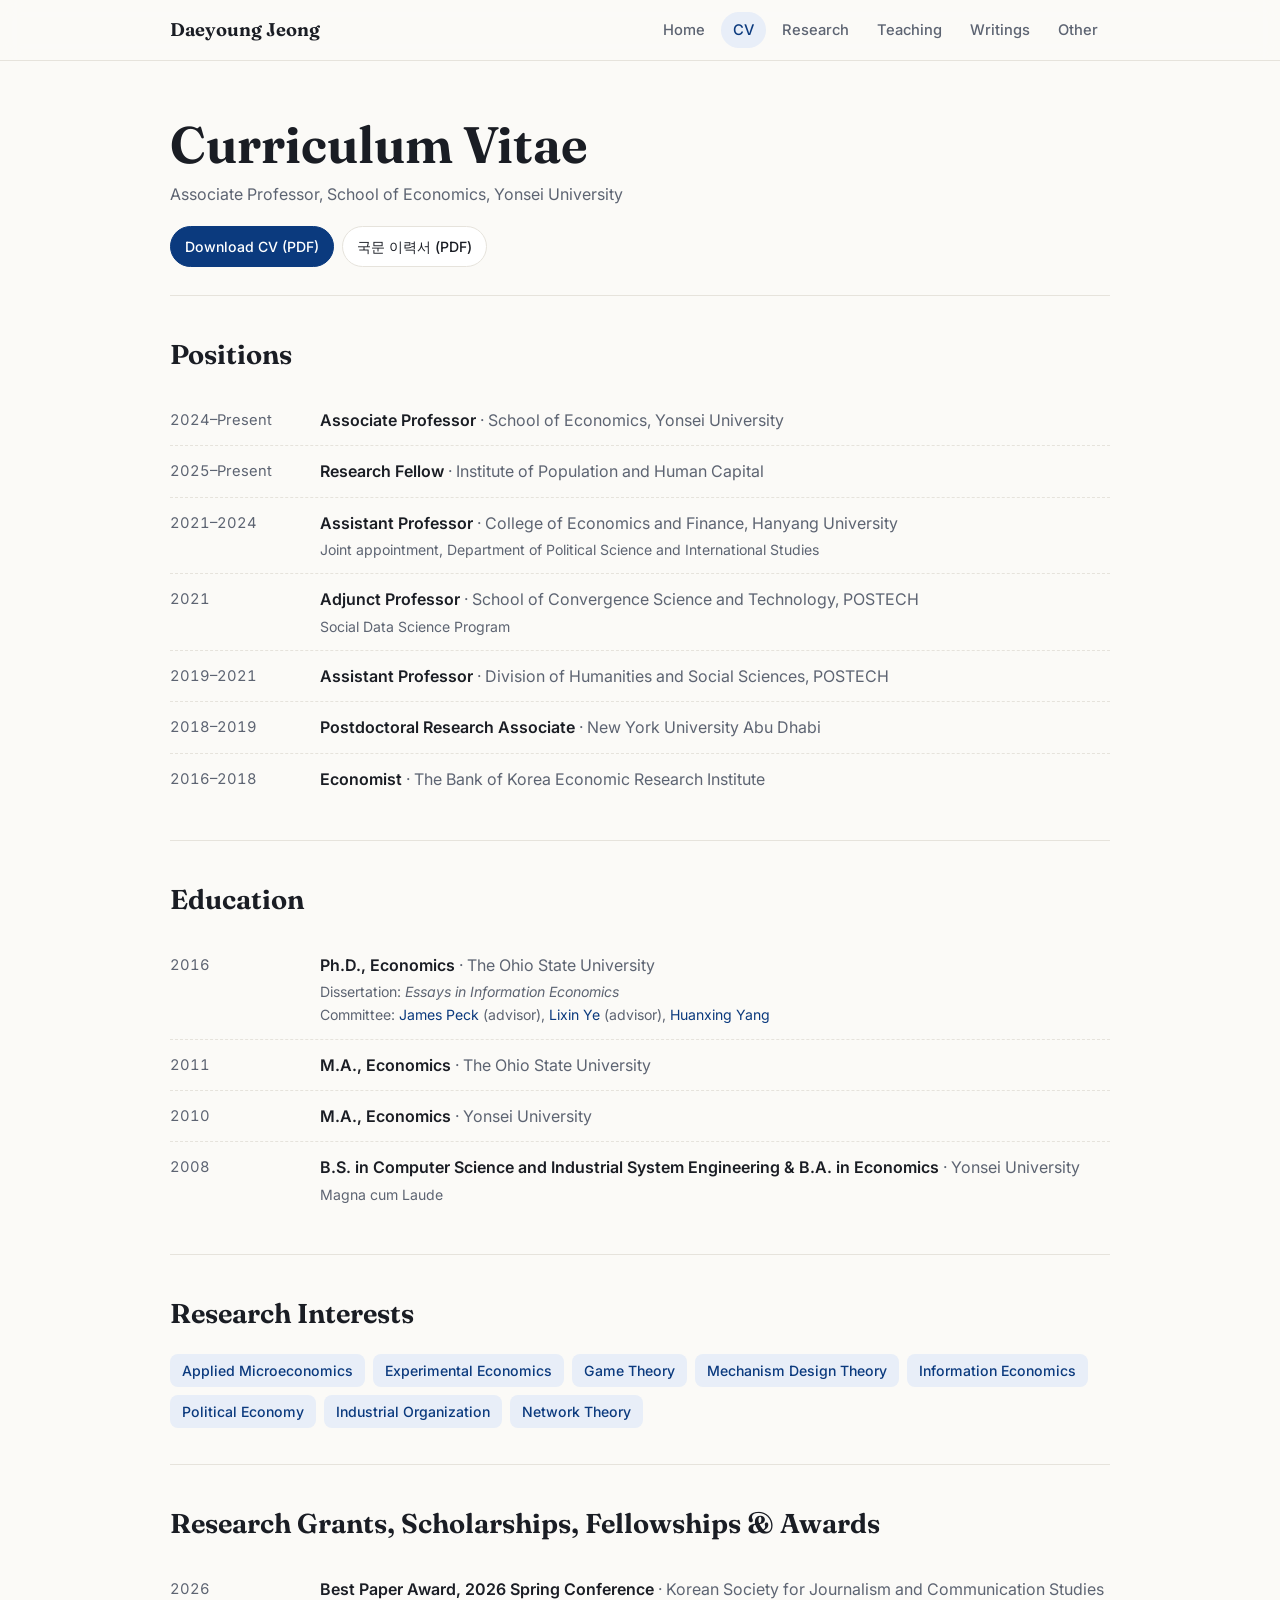
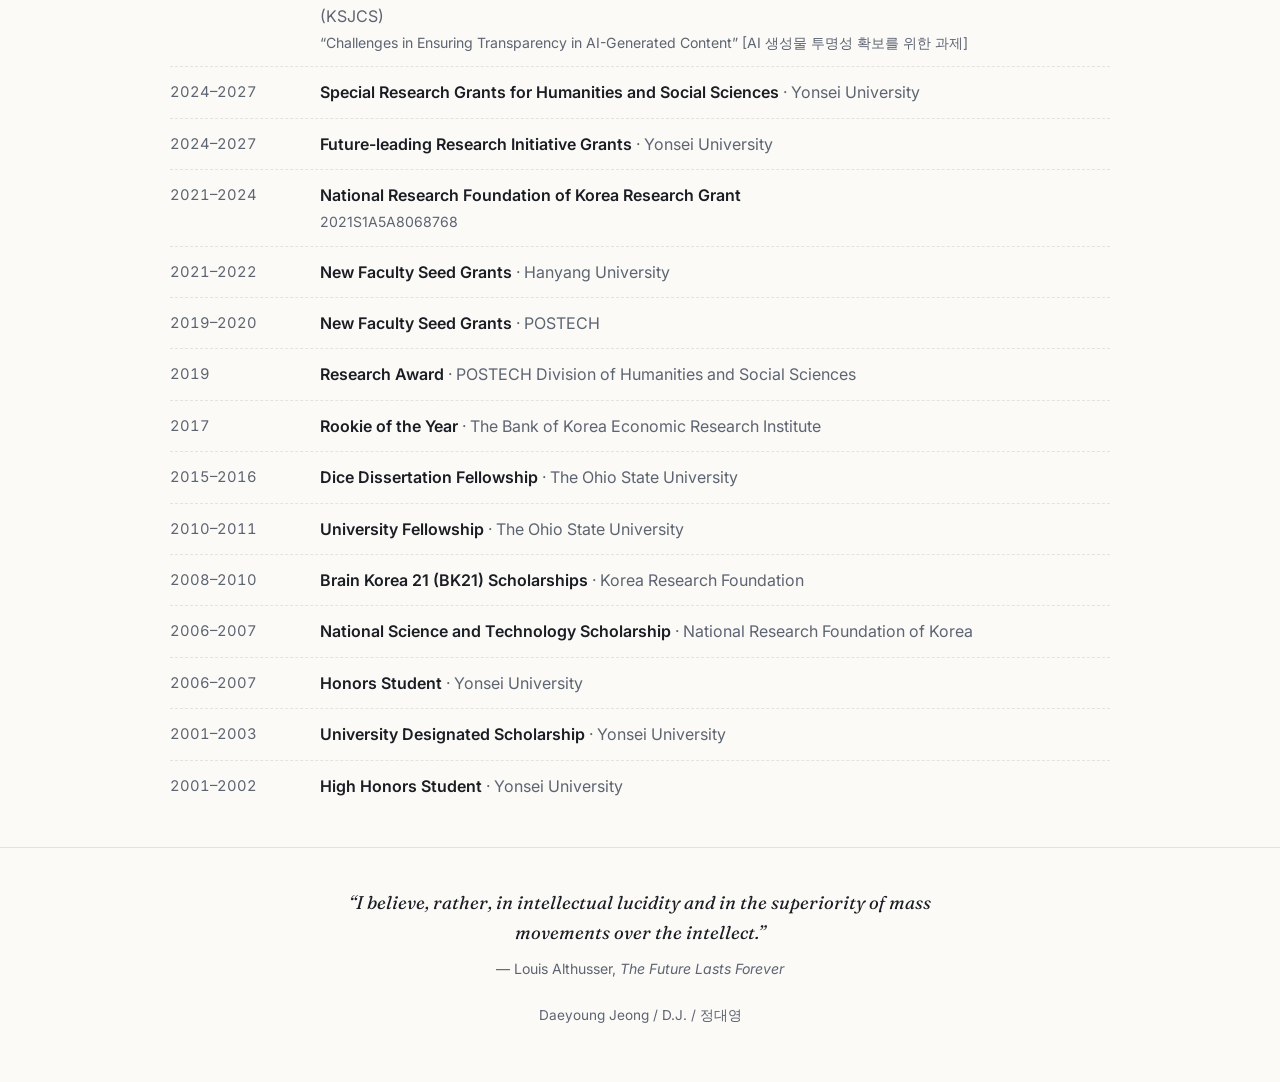
==== cv.html @ 3602f51a "Search: sitemap, robots.txt, page titles, canonical URLs, Person structured data Co-Authored-By: Cla" ====
<!DOCTYPE html>
<html lang="en">
<head>
<meta charset="utf-8">
<meta name="viewport" content="width=device-width, initial-scale=1">
<title>Curriculum Vitae · Daeyoung Jeong (정대영)</title>
<meta name="description" content="Curriculum Vitae — Daeyoung Jeong (D.J., 정대영), Associate Professor, School of Economics, Yonsei University.">
<link rel="canonical" href="https://jeongdaeyoung.github.io/cv.html">
<meta property="og:title" content="Curriculum Vitae · Daeyoung Jeong (정대영)">
<meta property="og:url" content="https://jeongdaeyoung.github.io/cv.html">
<meta property="og:image" content="https://jeongdaeyoung.github.io/photo.jpg">
<meta property="og:type" content="website">
<link rel="preconnect" href="https://fonts.googleapis.com">
<link rel="preconnect" href="https://fonts.gstatic.com" crossorigin>
<link href="https://fonts.googleapis.com/css2?family=Fraunces:opsz,wght@9..144,500;9..144,650&family=Inter:wght@400;500;600&display=swap" rel="stylesheet">
<link rel="stylesheet" href="style.css">
</head>
<body>

<header>
  <div class="wrap">
    <nav>
      <a class="brand" href="index.html">Daeyoung Jeong</a>
      <ul class="menu">
        <li><a href="index.html">Home</a></li>
        <li><a class="active" href="cv.html">CV</a></li>
        <li><a href="research.html">Research</a></li>
        <li><a href="teaching.html">Teaching</a></li>
        <li><a href="writings.html">Writings</a></li>
        <li><a href="other.html">Other</a></li>
      </ul>
    </nav>
  </div>
</header>

<main class="wrap">

  <div class="page-head">
    <h1>Curriculum Vitae</h1>
    <p>Associate Professor, School of Economics, Yonsei University</p>
    <div class="btns"><a class="btn primary" href="cv.pdf">Download CV (PDF)</a><a class="btn" href="cv-kor.pdf">국문 이력서 (PDF)</a></div>
  </div>

  <section>
    <h2>Positions</h2>
    <ul class="timeline">
      <li><span class="yr">2024–Present</span><span><span class="what">Associate Professor</span> <span class="where">· School of Economics, Yonsei University</span></span></li>
      <li><span class="yr">2025–Present</span><span><span class="what">Research Fellow</span> <span class="where">· Institute of Population and Human Capital</span></span></li>
      <li><span class="yr">2021–2024</span><span><span class="what">Assistant Professor</span> <span class="where">· College of Economics and Finance, Hanyang University</span><small>Joint appointment, Department of Political Science and International Studies</small></span></li>
      <li><span class="yr">2021</span><span><span class="what">Adjunct Professor</span> <span class="where">· School of Convergence Science and Technology, POSTECH</span><small>Social Data Science Program</small></span></li>
      <li><span class="yr">2019–2021</span><span><span class="what">Assistant Professor</span> <span class="where">· Division of Humanities and Social Sciences, POSTECH</span></span></li>
      <li><span class="yr">2018–2019</span><span><span class="what">Postdoctoral Research Associate</span> <span class="where">· New York University Abu Dhabi</span></span></li>
      <li><span class="yr">2016–2018</span><span><span class="what">Economist</span> <span class="where">· The Bank of Korea Economic Research Institute</span></span></li>
    </ul>
  </section>

  <section>
    <h2>Education</h2>
    <ul class="timeline">
      <li><span class="yr">2016</span><span><span class="what">Ph.D., Economics</span> <span class="where">· The Ohio State University</span><small>Dissertation: <em>Essays in Information Economics</em><br>Committee: <a href="https://www.asc.ohio-state.edu/peck.33/">James Peck</a> (advisor), <a href="http://www.econ.ohio-state.edu/lixinye/">Lixin Ye</a> (advisor), <a href="https://sites.google.com/site/huanxingyang1999/resume">Huanxing Yang</a></small></span></li>
      <li><span class="yr">2011</span><span><span class="what">M.A., Economics</span> <span class="where">· The Ohio State University</span></span></li>
      <li><span class="yr">2010</span><span><span class="what">M.A., Economics</span> <span class="where">· Yonsei University</span></span></li>
      <li><span class="yr">2008</span><span><span class="what">B.S. in Computer Science and Industrial System Engineering &amp; B.A. in Economics</span> <span class="where">· Yonsei University</span><small>Magna cum Laude</small></span></li>
    </ul>
  </section>

  <section>
    <h2>Research Interests</h2>
    <div class="tags">
      <span class="tag">Applied Microeconomics</span>
      <span class="tag">Experimental Economics</span>
      <span class="tag">Game Theory</span>
      <span class="tag">Mechanism Design Theory</span>
      <span class="tag">Information Economics</span>
      <span class="tag">Political Economy</span>
      <span class="tag">Industrial Organization</span>
      <span class="tag">Network Theory</span>
    </div>
  </section>

  <section>
    <h2>Research Grants, Scholarships, Fellowships &amp; Awards</h2>
    <ul class="timeline">
      <li><span class="yr">2026</span><span><span class="what">Best Paper Award, 2026 Spring Conference</span> <span class="where">· Korean Society for Journalism and Communication Studies (KSJCS)</span><small>“Challenges in Ensuring Transparency in AI-Generated Content” [AI 생성물 투명성 확보를 위한 과제]</small></span></li>
      <li><span class="yr">2024–2027</span><span><span class="what">Special Research Grants for Humanities and Social Sciences</span> <span class="where">· Yonsei University</span></span></li>
      <li><span class="yr">2024–2027</span><span><span class="what">Future-leading Research Initiative Grants</span> <span class="where">· Yonsei University</span></span></li>
      <li><span class="yr">2021–2024</span><span><span class="what">National Research Foundation of Korea Research Grant</span><small>2021S1A5A8068768</small></span></li>
      <li><span class="yr">2021–2022</span><span><span class="what">New Faculty Seed Grants</span> <span class="where">· Hanyang University</span></span></li>
      <li><span class="yr">2019–2020</span><span><span class="what">New Faculty Seed Grants</span> <span class="where">· POSTECH</span></span></li>
      <li><span class="yr">2019</span><span><span class="what">Research Award</span> <span class="where">· POSTECH Division of Humanities and Social Sciences</span></span></li>
      <li><span class="yr">2017</span><span><span class="what">Rookie of the Year</span> <span class="where">· The Bank of Korea Economic Research Institute</span></span></li>
      <li><span class="yr">2015–2016</span><span><span class="what">Dice Dissertation Fellowship</span> <span class="where">· The Ohio State University</span></span></li>
      <li><span class="yr">2010–2011</span><span><span class="what">University Fellowship</span> <span class="where">· The Ohio State University</span></span></li>
      <li><span class="yr">2008–2010</span><span><span class="what">Brain Korea 21 (BK21) Scholarships</span> <span class="where">· Korea Research Foundation</span></span></li>
      <li><span class="yr">2006–2007</span><span><span class="what">National Science and Technology Scholarship</span> <span class="where">· National Research Foundation of Korea</span></span></li>
      <li><span class="yr">2006–2007</span><span><span class="what">Honors Student</span> <span class="where">· Yonsei University</span></span></li>
      <li><span class="yr">2001–2003</span><span><span class="what">University Designated Scholarship</span> <span class="where">· Yonsei University</span></span></li>
      <li><span class="yr">2001–2002</span><span><span class="what">High Honors Student</span> <span class="where">· Yonsei University</span></span></li>
    </ul>
  </section>

</main>

<footer>
  <div class="wrap">
    <blockquote>“I believe, rather, in intellectual lucidity and in the superiority of mass movements over the intellect.”</blockquote>
    <div class="src">— Louis Althusser, <em>The Future Lasts Forever</em></div>
    <div class="sig">Daeyoung Jeong / D.J. / 정대영</div>
  </div>
</footer>

</body>
</html>
---- style.css ----
:root {
    --bg: #fbfaf7;
    --surface: #ffffff;
    --ink: #1a1d24;
    --muted: #5d6472;
    --line: #e6e3dc;
    --accent: #0b3a7e;       /* Yonsei-ish blue */
    --accent-soft: #e8eef8;
    --gold: #b07d2b;
    --radius: 14px;
  }
  @media (prefers-color-scheme: dark) {
    :root {
      --bg: #12141a;
      --surface: #1a1d25;
      --ink: #e9e7e1;
      --muted: #a1a6b3;
      --line: #2b2f3a;
      --accent: #8fb3ff;
      --accent-soft: #1f2a42;
      --gold: #e0b35e;
    }
  }
  * { box-sizing: border-box; }
  html { scroll-behavior: smooth; }
  body {
    margin: 0;
    background: var(--bg);
    color: var(--ink);
    font: 16px/1.65 "Inter", system-ui, sans-serif;
    word-break: keep-all;
    overflow-wrap: anywhere;
  }
  a { color: var(--accent); text-decoration: none; }
  a:hover { text-decoration: underline; }
  .wrap { max-width: 980px; margin: 0 auto; padding: 0 20px; }

  /* ---------- Nav ---------- */
  header {
    position: sticky; top: 0; z-index: 10;
    background: color-mix(in srgb, var(--bg) 88%, transparent);
    backdrop-filter: blur(10px);
    border-bottom: 1px solid var(--line);
  }
  nav { display: flex; align-items: center; justify-content: space-between; gap: 16px; height: 60px; }
  .brand { font-family: "Fraunces", serif; font-weight: 650; font-size: 1.15rem; color: var(--ink); }
  .brand:hover { text-decoration: none; }
  .menu { display: flex; gap: 4px; list-style: none; margin: 0; padding: 0; overflow-x: auto; }
  .menu a {
    display: block; padding: 6px 12px; border-radius: 999px;
    color: var(--muted); font-size: .92rem; font-weight: 500; white-space: nowrap;
  }
  .menu a:hover, .menu a.active { background: var(--accent-soft); color: var(--accent); text-decoration: none; }

  /* ---------- Hero ---------- */
  .hero { display: grid; grid-template-columns: 220px 1fr; gap: 44px; align-items: center; padding: 64px 0 48px; }
  .photo {
    width: 220px; height: 260px; border-radius: 18px; object-fit: cover;
    background: var(--accent-soft); box-shadow: 0 12px 32px rgba(0,0,0,.12);
  }
  .photo-fallback {
    width: 220px; height: 260px; border-radius: 18px; display: none; place-items: center;
    background: linear-gradient(135deg, var(--accent), #3a6fc4); color: #fff;
    font: 650 4rem "Fraunces", serif;
  }
  h1 { font-family: "Fraunces", serif; font-weight: 650; font-size: clamp(2.2rem, 5vw, 3.2rem); line-height: 1.1; margin: 0 0 6px; }
  .aka { color: var(--muted); font-size: 1.05rem; margin: 0 0 18px; }
  .role { font-size: 1.1rem; margin: 0 0 4px; font-weight: 500; }
  .role + p { margin: 0 0 20px; color: var(--muted); }
  .btns { display: flex; flex-wrap: wrap; gap: 8px; }
  .btn {
    display: inline-flex; align-items: center; gap: 6px;
    padding: 8px 14px; border-radius: 999px; font-size: .88rem; font-weight: 500;
    border: 1px solid var(--line); background: var(--surface); color: var(--ink);
  }
  .btn:hover { border-color: var(--accent); color: var(--accent); text-decoration: none; }
  .btn.primary { background: var(--accent); color: #fff; border-color: var(--accent); }
  @media (prefers-color-scheme: dark) { .btn.primary { color: #0e1320; } }
  .btn.primary:hover { opacity: .9; color: #fff; }

  /* ---------- Sections ---------- */
  section { padding: 36px 0; border-top: 1px solid var(--line); }
  h2 { font-family: "Fraunces", serif; font-weight: 650; font-size: 1.7rem; margin: 0 0 18px; }
  h3 { font-size: .8rem; letter-spacing: .1em; text-transform: uppercase; color: var(--muted); margin: 28px 0 12px; }

  .interests p { max-width: 70ch; margin: 0 0 16px; }
  .tags { display: flex; flex-wrap: wrap; gap: 8px; }
  .tag { padding: 5px 12px; border-radius: 8px; font-size: .88rem; font-weight: 500; background: var(--accent-soft); color: var(--accent); }
  .tag.app { background: transparent; border: 1px dashed var(--line); color: var(--muted); }

  .recent { display: grid; grid-template-columns: repeat(auto-fit, minmax(240px, 1fr)); gap: 14px; }
  .card { background: var(--surface); border: 1px solid var(--line); border-radius: var(--radius); padding: 18px; }
  .card .k { font-size: .75rem; font-weight: 600; letter-spacing: .08em; text-transform: uppercase; color: var(--gold); }
  .card p { margin: 6px 0 0; font-size: .95rem; }

  /* ---------- Publications ---------- */
  .filters { display: flex; flex-wrap: wrap; gap: 6px; margin-bottom: 8px; }
  .filters button {
    font: inherit; font-size: .85rem; cursor: pointer;
    padding: 5px 12px; border-radius: 999px; border: 1px solid var(--line);
    background: var(--surface); color: var(--muted);
  }
  .filters button.on { background: var(--ink); color: var(--bg); border-color: var(--ink); }
  .pubs { list-style: none; padding: 0; margin: 0; display: grid; gap: 10px; }
  .pub { background: var(--surface); border: 1px solid var(--line); border-radius: var(--radius); padding: 16px 18px; transition: border-color .15s; }
  .pub:hover { border-color: var(--accent); }
  .pub .t { font-weight: 600; }
  .pub .meta { color: var(--muted); font-size: .92rem; margin-top: 2px; }
  .pub .meta em { color: var(--ink); }
  .pub .note { font-size: .85rem; color: var(--muted); margin-top: 4px; }
  .pub .links { display: flex; flex-wrap: wrap; gap: 6px; margin-top: 10px; }
  .pub .links a { font-size: .8rem; font-weight: 500; padding: 3px 10px; border-radius: 6px; background: var(--accent-soft); }
  .badge { display: inline-block; font-size: .72rem; font-weight: 600; padding: 2px 8px; border-radius: 6px; margin-left: 6px; vertical-align: 2px; background: var(--gold); color: #fff; }
  .kind { display: inline-block; font-size: .72rem; font-weight: 600; color: var(--muted); border: 1px solid var(--line); padding: 1px 7px; border-radius: 6px; margin-right: 6px; }
  .hidden { display: none; }

  .awards { list-style: none; padding: 0; margin: 0; }
  .awards li { display: grid; grid-template-columns: 110px 1fr; gap: 16px; padding: 10px 0; border-bottom: 1px dashed var(--line); }
  .awards li:last-child { border-bottom: 0; }
  .awards .yr { color: var(--muted); font-variant-numeric: tabular-nums; font-size: .92rem; }
  .awards small { color: var(--muted); display: block; }

  .two { display: grid; grid-template-columns: 1fr 1fr; gap: 14px; }
  dl { margin: 0; display: grid; grid-template-columns: max-content 1fr; gap: 6px 16px; font-size: .95rem; }
  dt { color: var(--muted); }
  dd { margin: 0; }

  footer { border-top: 1px solid var(--line); padding: 40px 0 56px; text-align: center; color: var(--muted); }
  blockquote { font-family: "Fraunces", serif; font-size: 1.15rem; font-style: italic; max-width: 620px; margin: 0 auto 8px; color: var(--ink); }
  footer .src { font-size: .88rem; }
  footer .sig { margin-top: 24px; font-size: .85rem; }

  @media (max-width: 720px) {
    .hero { grid-template-columns: 1fr; gap: 24px; padding-top: 36px; text-align: left; }
    .photo, .photo-fallback { width: 150px; height: 180px; }
    .two { grid-template-columns: 1fr; }
    .awards li { grid-template-columns: 1fr; gap: 0; }
    nav .brand { display: none; }
  }

  /* ---------- Sub-pages ---------- */
  .page-head { padding: 56px 0 28px; }
  .page-head h1 { margin-bottom: 8px; }
  .page-head p { color: var(--muted); margin: 0; max-width: 64ch; }
  .page-head .btns { margin-top: 18px; }
  .page-head + section { border-top: 1px solid var(--line); }

  /* Timeline (CV) */
  .timeline { list-style: none; padding: 0; margin: 0; }
  .timeline li { display: grid; grid-template-columns: 130px 1fr; gap: 20px; padding: 12px 0; border-bottom: 1px dashed var(--line); }
  .timeline li:last-child { border-bottom: 0; }
  .timeline .yr { color: var(--muted); font-variant-numeric: tabular-nums; font-size: .92rem; padding-top: 1px; }
  .timeline .what { font-weight: 600; }
  .timeline .where { color: var(--muted); }
  .timeline small { display: block; color: var(--muted); font-size: .88rem; margin-top: 2px; }

  /* Teaching */
  .inst { margin-bottom: 28px; }
  .inst h3 { margin-top: 0; }
  .courses { list-style: none; padding: 0; margin: 0; display: grid; gap: 8px; }
  .course { background: var(--surface); border: 1px solid var(--line); border-radius: 12px; padding: 12px 16px; display: flex; flex-wrap: wrap; align-items: baseline; justify-content: space-between; gap: 6px 16px; }
  .course .name { font-weight: 600; }
  .course .lvl { font-size: .72rem; font-weight: 600; color: var(--accent); background: var(--accent-soft); padding: 1px 7px; border-radius: 6px; margin-left: 6px; vertical-align: 1px; }
  .terms { display: flex; flex-wrap: wrap; gap: 4px; }
  .terms span { font-size: .78rem; color: var(--muted); border: 1px solid var(--line); padding: 1px 8px; border-radius: 999px; font-variant-numeric: tabular-nums; }

  /* Writings */
  .columns { list-style: none; padding: 0; margin: 0; }
  .columns li { display: grid; grid-template-columns: 100px 1fr auto; gap: 16px; align-items: baseline; padding: 11px 0; border-bottom: 1px dashed var(--line); }
  .columns li:last-child { border-bottom: 0; }
  .columns .date { color: var(--muted); font-size: .88rem; font-variant-numeric: tabular-nums; }
  .columns .ttl { font-weight: 500; }
  .columns .src { display: block; color: var(--muted); font-size: .85rem; }
  .columns .go { font-size: .8rem; font-weight: 500; padding: 3px 10px; border-radius: 6px; background: var(--accent-soft); white-space: nowrap; }
  .year-sep { font-size: .8rem; letter-spacing: .1em; color: var(--gold); font-weight: 600; padding: 18px 0 4px; border-bottom: 1px solid var(--line); }

  /* Other */
  .linkgrid { display: grid; grid-template-columns: repeat(auto-fit, minmax(260px, 1fr)); gap: 10px; }
  .linkgrid a { display: block; background: var(--surface); border: 1px solid var(--line); border-radius: 12px; padding: 14px 16px; color: var(--ink); }
  .linkgrid a:hover { border-color: var(--accent); text-decoration: none; }
  .linkgrid b { display: block; color: var(--accent); font-weight: 600; }
  .linkgrid span { font-size: .9rem; color: var(--muted); }
  .person { margin-bottom: 14px; }
  .person .nm { font-family: "Fraunces", serif; font-size: 1.2rem; font-weight: 650; }
  .person .rel { color: var(--muted); font-size: .92rem; margin: 2px 0 10px; }
  .person ul { margin: 0; padding-left: 18px; }
  .person li { margin: 6px 0; }
  .chips { display: inline-flex; flex-wrap: wrap; gap: 4px; }
  .chips a { font-size: .8rem; font-weight: 500; padding: 2px 9px; border-radius: 6px; background: var(--accent-soft); }

  @media (max-width: 720px) {
    .timeline li { grid-template-columns: 1fr; gap: 2px; }
    .columns li { grid-template-columns: 1fr auto; gap: 2px 12px; }
    .columns .date { grid-column: 1 / -1; }
  }

  .person .ko { display: block; margin: 0; font-weight: 500; }
  .person .en { display: block; margin: 2px 0 10px; color: var(--muted); font-size: .92rem; }
  .person li .en { margin-bottom: 0; }
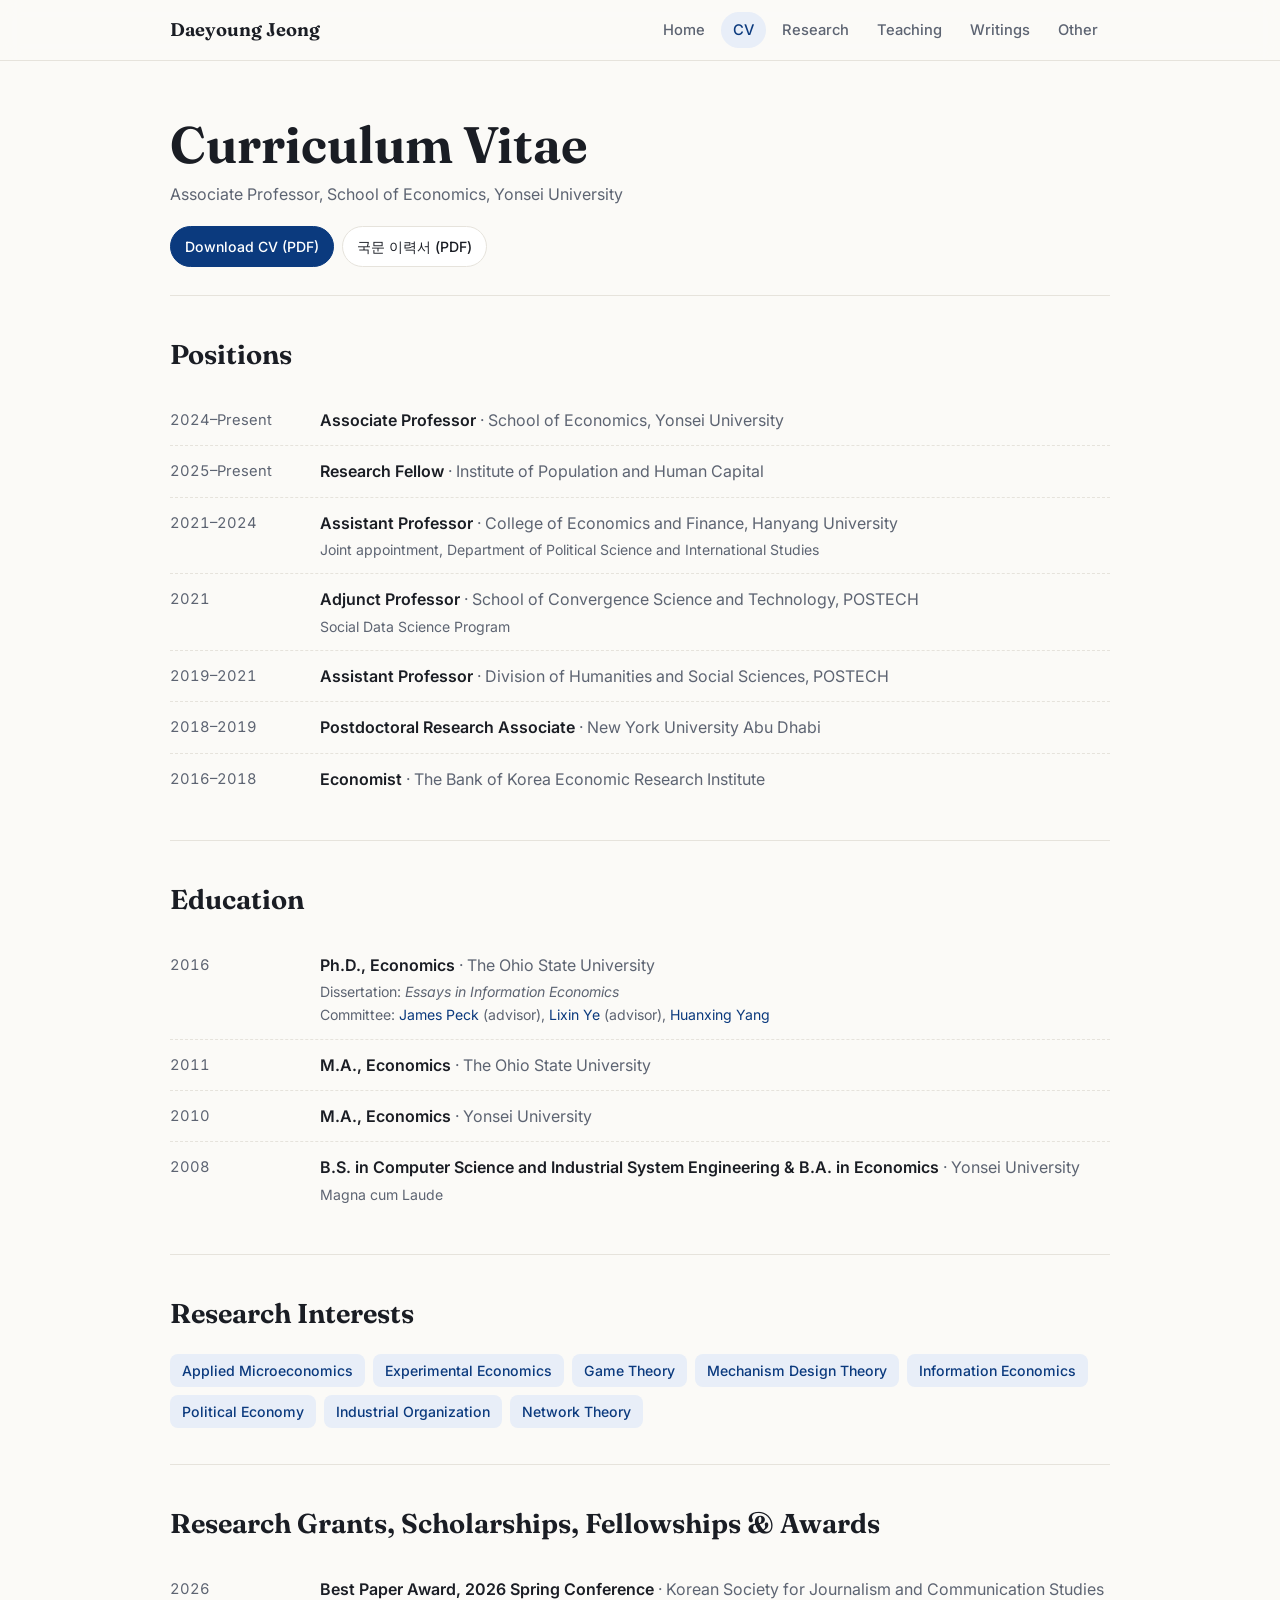
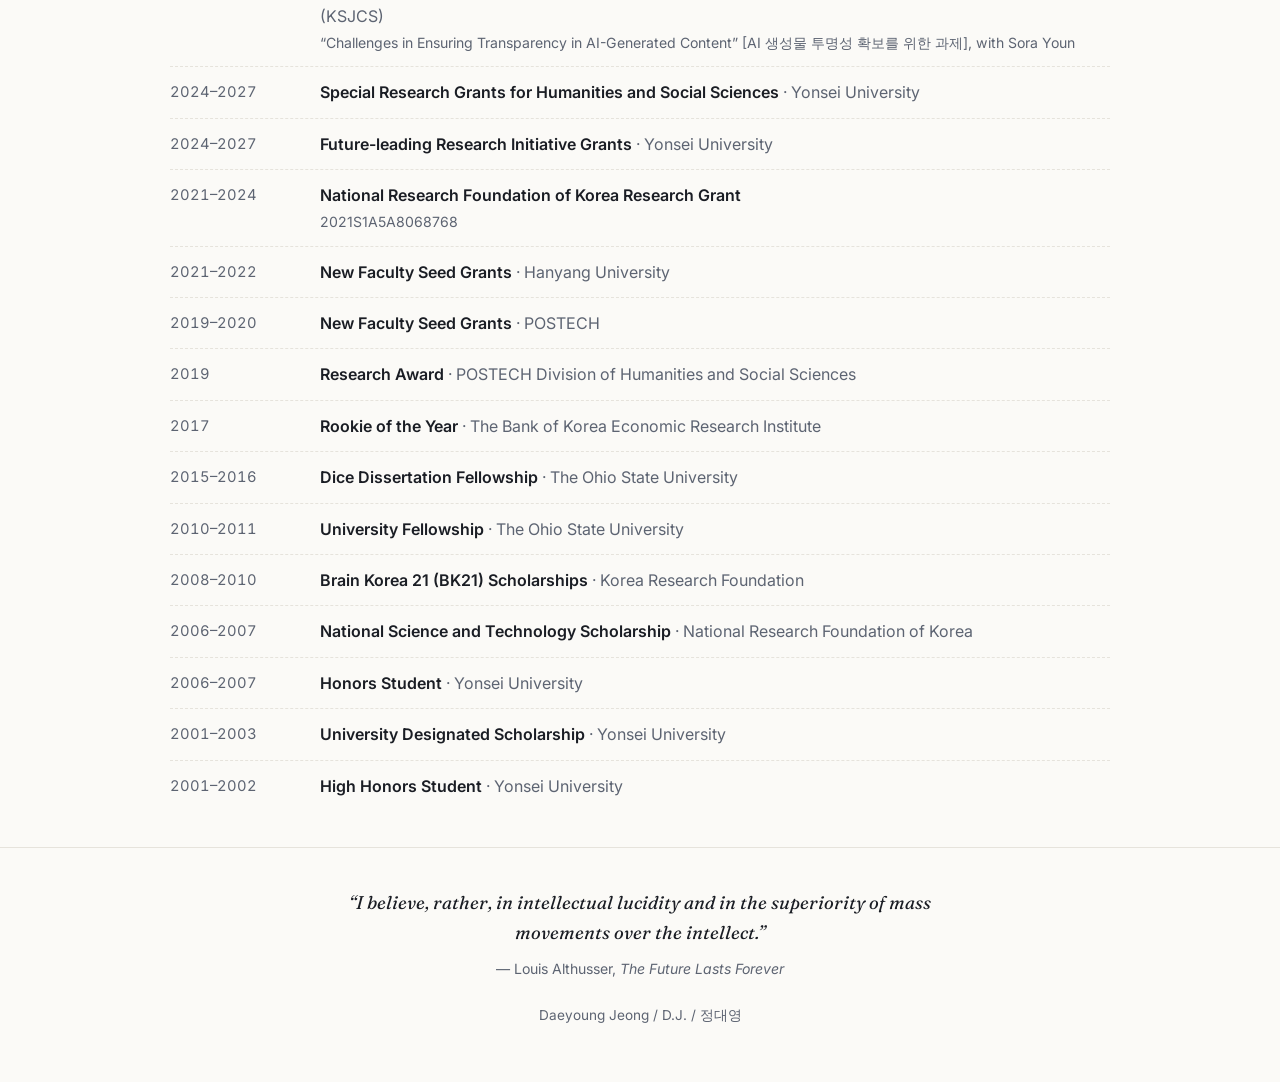
==== commit 487db493: "Credit Sora Youn on the 2026 KSJCS Best Paper Award Co-Authored-By: Claude Opus 5.5 <noreply@anthrop" ====
--- a/cv.html
+++ b/cv.html
@@ -81,7 +81,7 @@
   <section>
     <h2>Research Grants, Scholarships, Fellowships &amp; Awards</h2>
     <ul class="timeline">
-      <li><span class="yr">2026</span><span><span class="what">Best Paper Award, 2026 Spring Conference</span> <span class="where">· Korean Society for Journalism and Communication Studies (KSJCS)</span><small>“Challenges in Ensuring Transparency in AI-Generated Content” [AI 생성물 투명성 확보를 위한 과제]</small></span></li>
+      <li><span class="yr">2026</span><span><span class="what">Best Paper Award, 2026 Spring Conference</span> <span class="where">· Korean Society for Journalism and Communication Studies (KSJCS)</span><small>“Challenges in Ensuring Transparency in AI-Generated Content” [AI 생성물 투명성 확보를 위한 과제], with Sora Youn</small></span></li>
       <li><span class="yr">2024–2027</span><span><span class="what">Special Research Grants for Humanities and Social Sciences</span> <span class="where">· Yonsei University</span></span></li>
       <li><span class="yr">2024–2027</span><span><span class="what">Future-leading Research Initiative Grants</span> <span class="where">· Yonsei University</span></span></li>
       <li><span class="yr">2021–2024</span><span><span class="what">National Research Foundation of Korea Research Grant</span><small>2021S1A5A8068768</small></span></li>
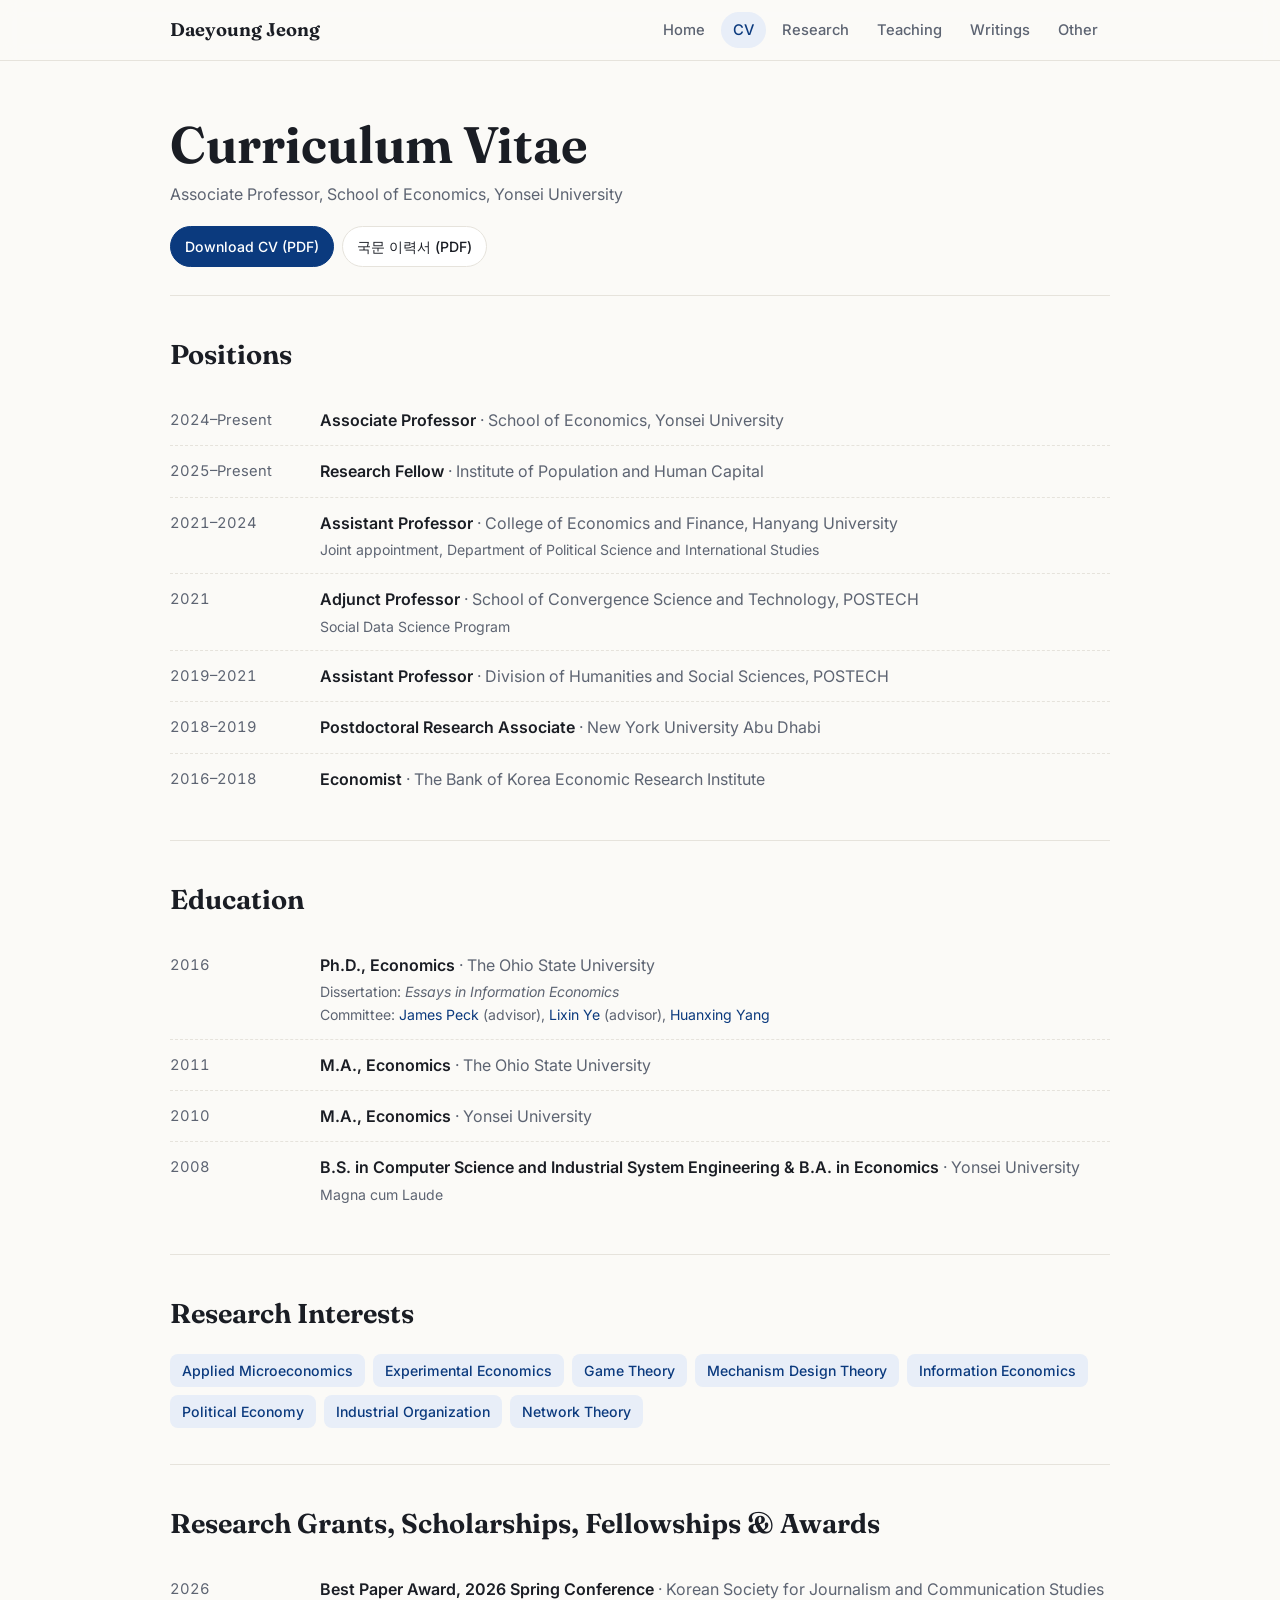
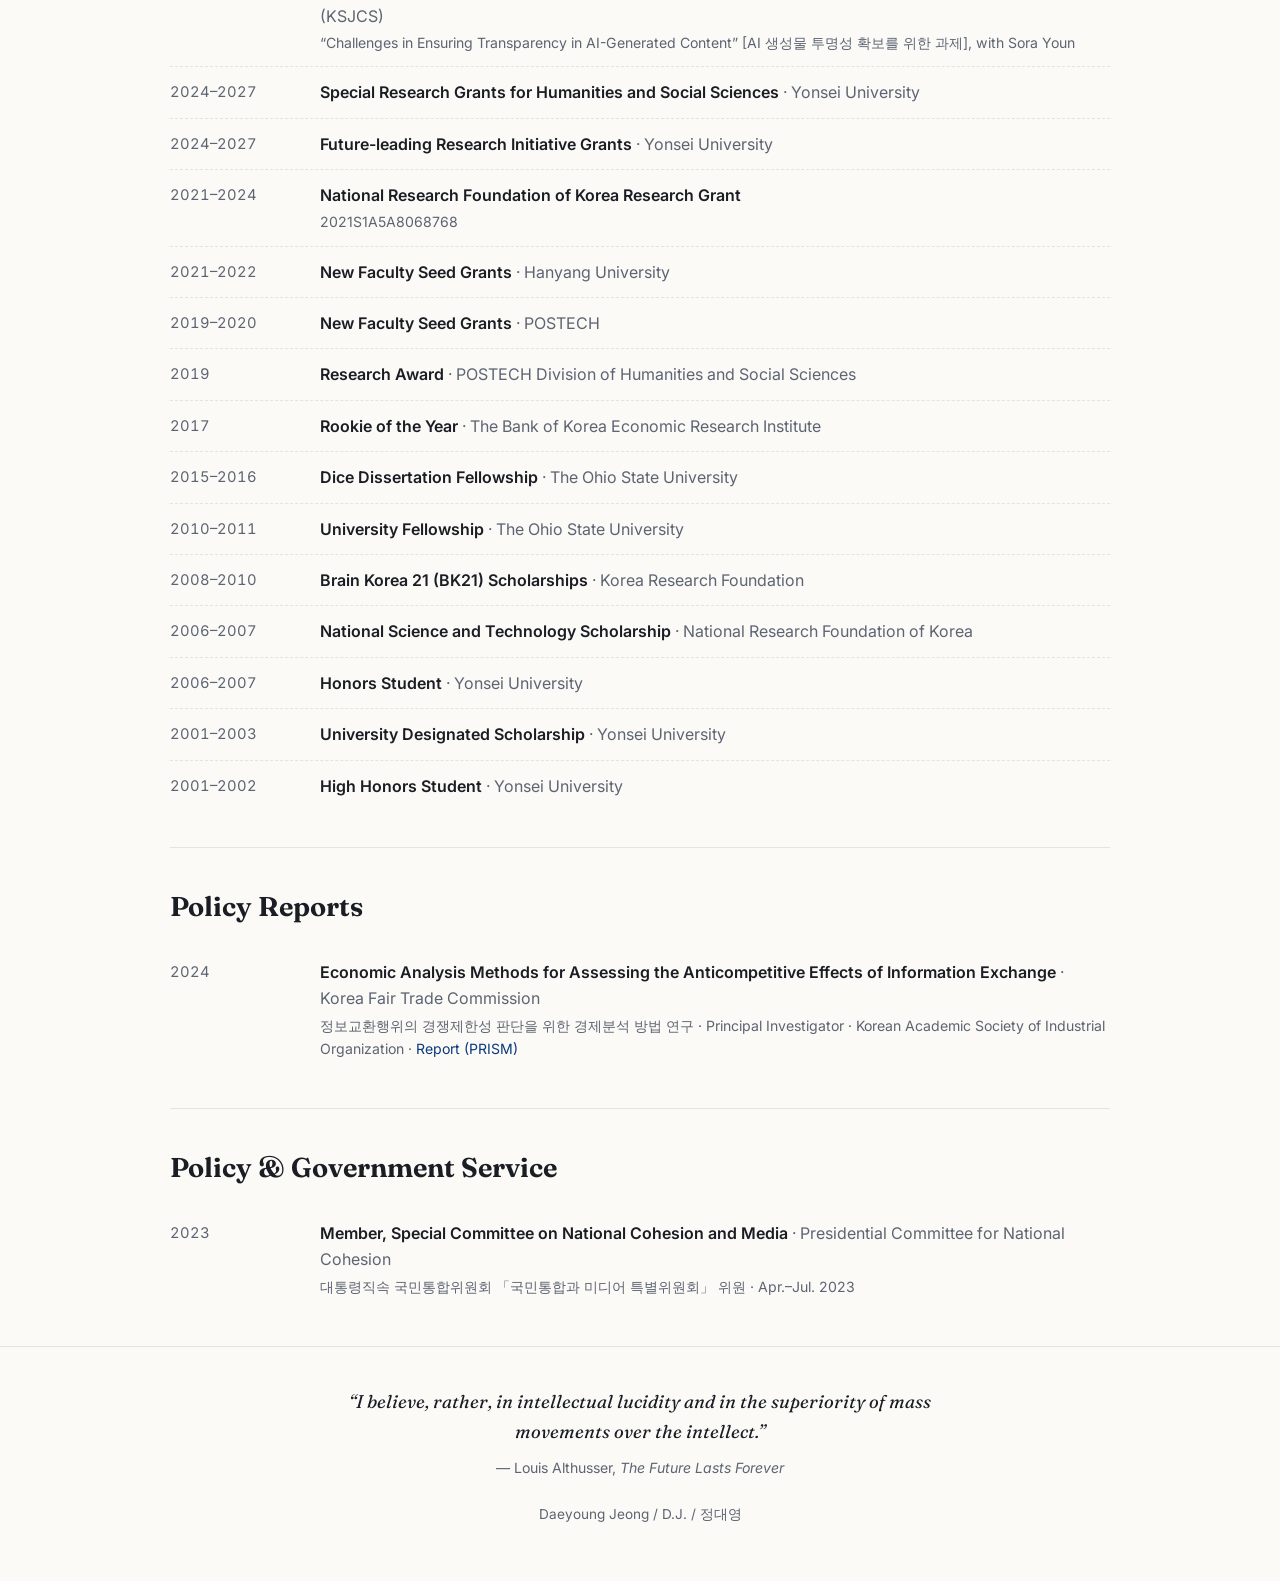
==== commit be03be62: "Add KFTC policy report (2024) and Presidential media committee (2023) Add to English and Korean CVs," ====
--- a/cv.html
+++ b/cv.html
@@ -1,6 +1,14 @@
 <!DOCTYPE html>
 <html lang="en">
 <head>
+<!-- Google Analytics -->
+<script async src="https://www.googletagmanager.com/gtag/js?id=G-B5Z767EWZ4"></script>
+<script>
+  window.dataLayer = window.dataLayer || [];
+  function gtag(){dataLayer.push(arguments);}
+  gtag('js', new Date());
+  gtag('config', 'G-B5Z767EWZ4');
+</script>
 <meta charset="utf-8">
 <meta name="viewport" content="width=device-width, initial-scale=1">
 <title>Curriculum Vitae · Daeyoung Jeong (정대영)</title>
@@ -99,6 +107,20 @@
     </ul>
   </section>
 
+  <section>
+    <h2>Policy Reports</h2>
+    <ul class="timeline">
+      <li><span class="yr">2024</span><span><span class="what">Economic Analysis Methods for Assessing the Anticompetitive Effects of Information Exchange</span> <span class="where">· Korea Fair Trade Commission</span><small>정보교환행위의 경쟁제한성 판단을 위한 경제분석 방법 연구 · Principal Investigator · Korean Academic Society of Industrial Organization · <a href="https://www.prism.go.kr/homepage/asmt/popup/1130000-202500004">Report (PRISM)</a></small></span></li>
+    </ul>
+  </section>
+
+  <section>
+    <h2>Policy &amp; Government Service</h2>
+    <ul class="timeline">
+      <li><span class="yr">2023</span><span><span class="what">Member, Special Committee on National Cohesion and Media</span> <span class="where">· Presidential Committee for National Cohesion</span><small>대통령직속 국민통합위원회 「국민통합과 미디어 특별위원회」 위원 · Apr.–Jul. 2023</small></span></li>
+    </ul>
+  </section>
+
 </main>
 
 <footer>
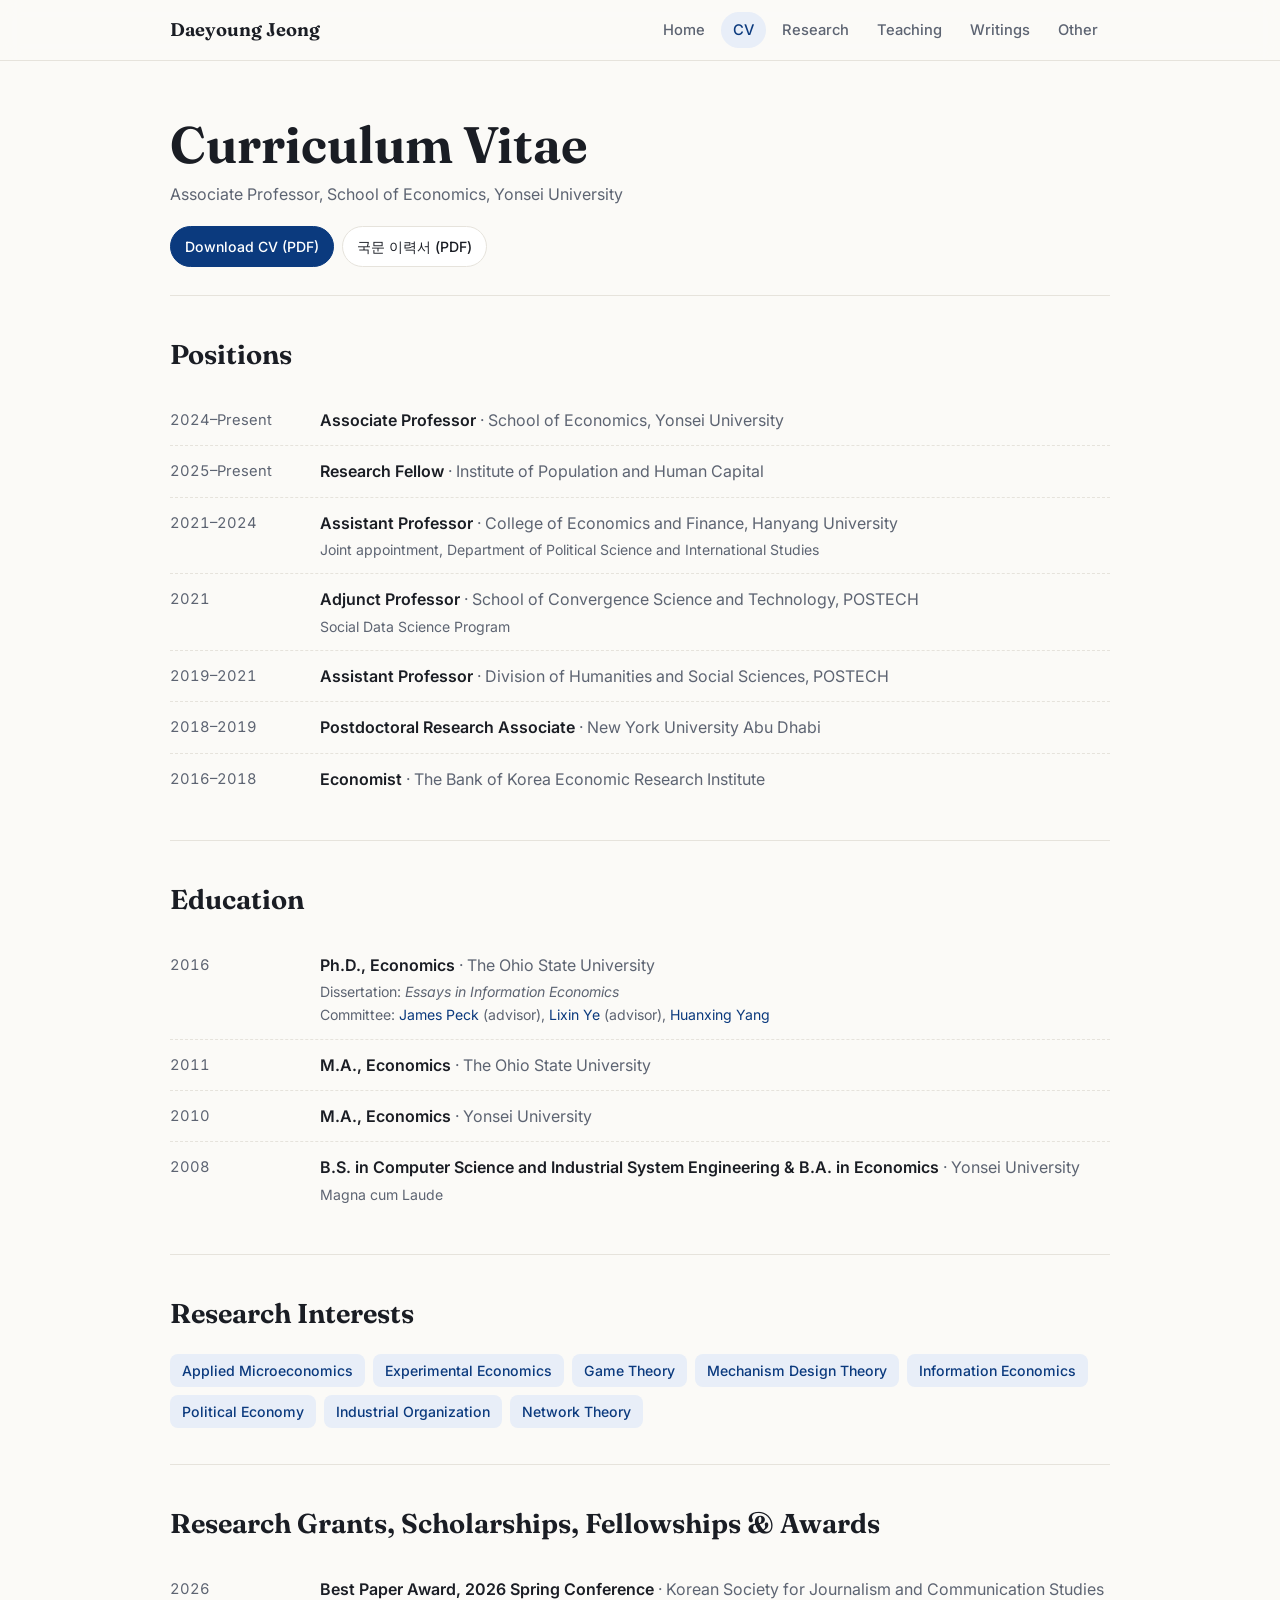
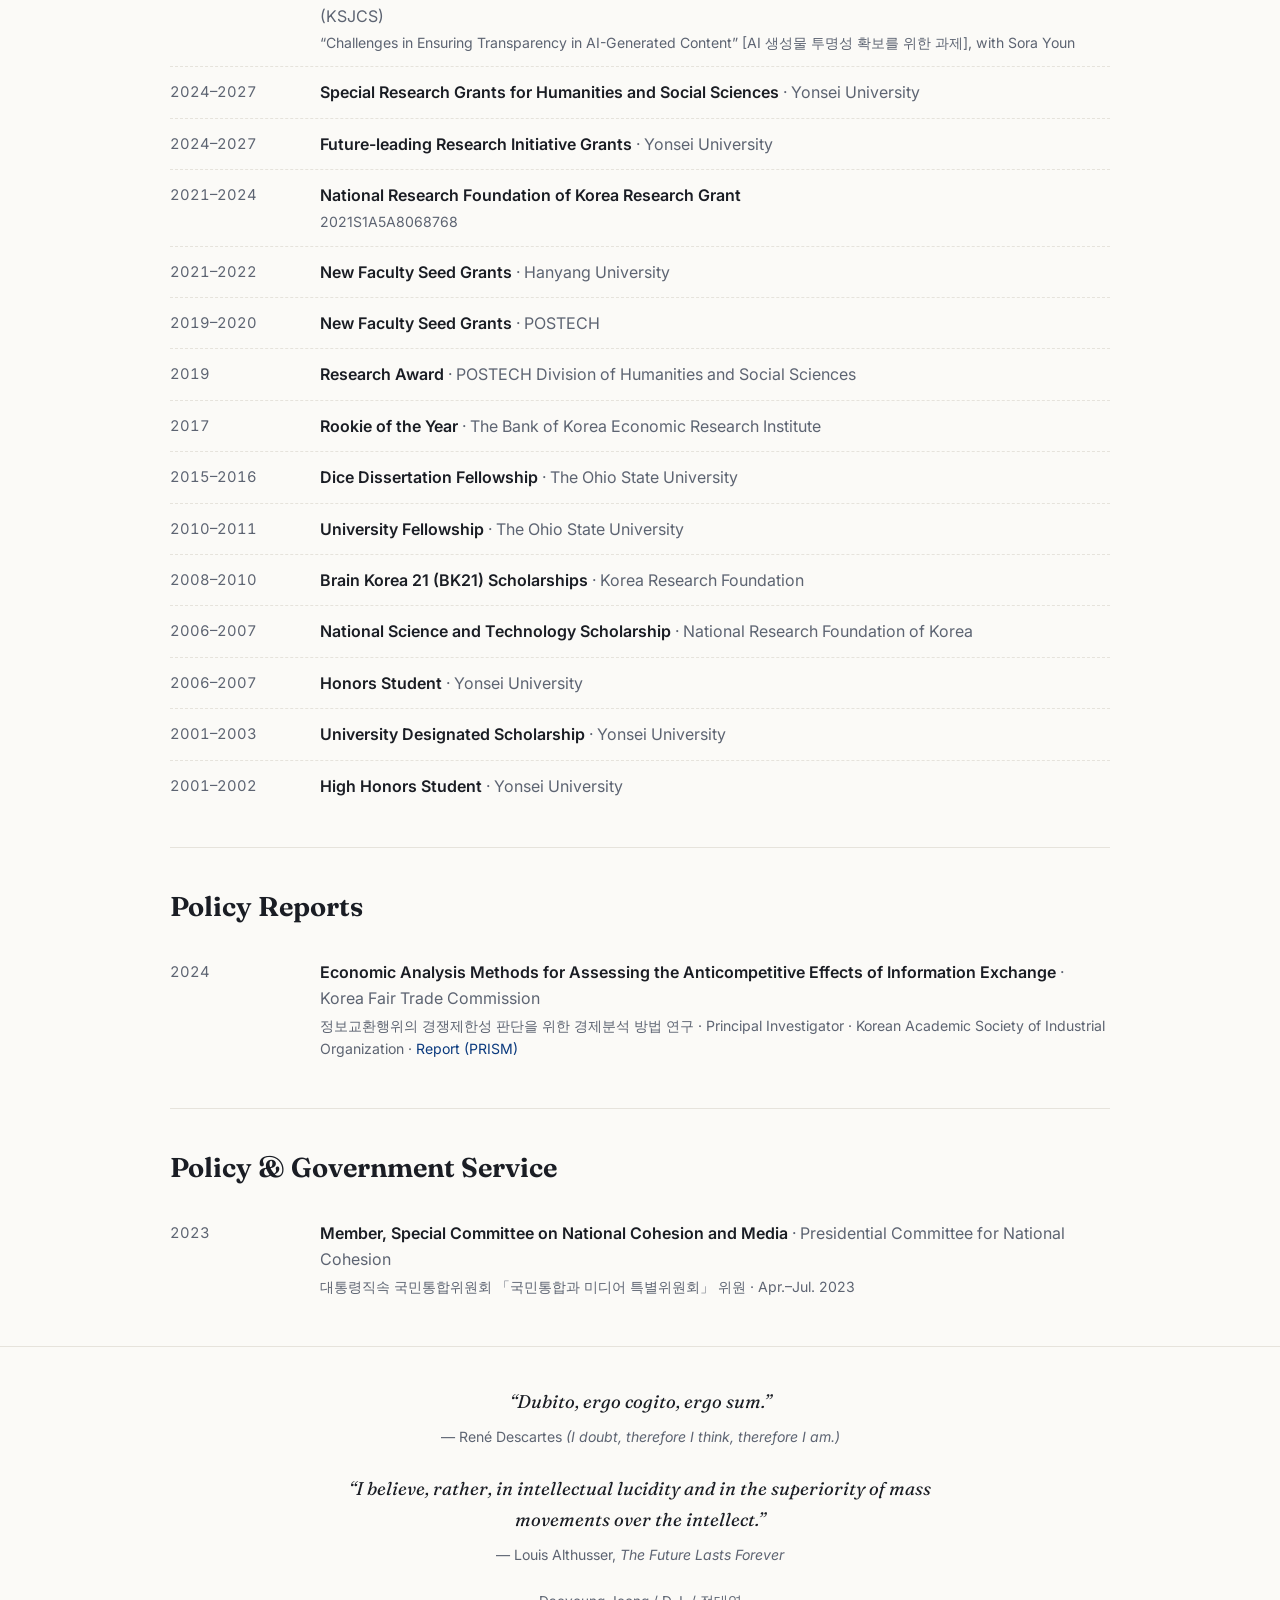
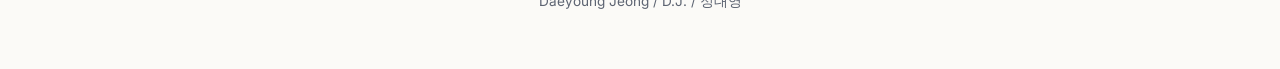
==== commit 73c26343: "Footer: add Descartes quote above Althusser Co-Authored-By: Claude Opus 5.5 <noreply@anthropic.com> " ====
--- a/cv.html
+++ b/cv.html
@@ -125,7 +125,9 @@
 
 <footer>
   <div class="wrap">
-    <blockquote>“I believe, rather, in intellectual lucidity and in the superiority of mass movements over the intellect.”</blockquote>
+    <blockquote lang="la">“Dubito, ergo cogito, ergo sum.”</blockquote>
+    <div class="src">— René Descartes <span class="tr">(I doubt, therefore I think, therefore I am.)</span></div>
+    <blockquote class="q2">“I believe, rather, in intellectual lucidity and in the superiority of mass movements over the intellect.”</blockquote>
     <div class="src">— Louis Althusser, <em>The Future Lasts Forever</em></div>
     <div class="sig">Daeyoung Jeong / D.J. / 정대영</div>
   </div>
--- a/style.css
+++ b/style.css
@@ -197,3 +197,6 @@
   .person .ko { display: block; margin: 0; font-weight: 500; }
   .person .en { display: block; margin: 2px 0 10px; color: var(--muted); font-size: .92rem; }
   .person li .en { margin-bottom: 0; }
+
+  footer blockquote.q2 { margin-top: 26px; }
+  footer .src .tr { font-style: italic; }
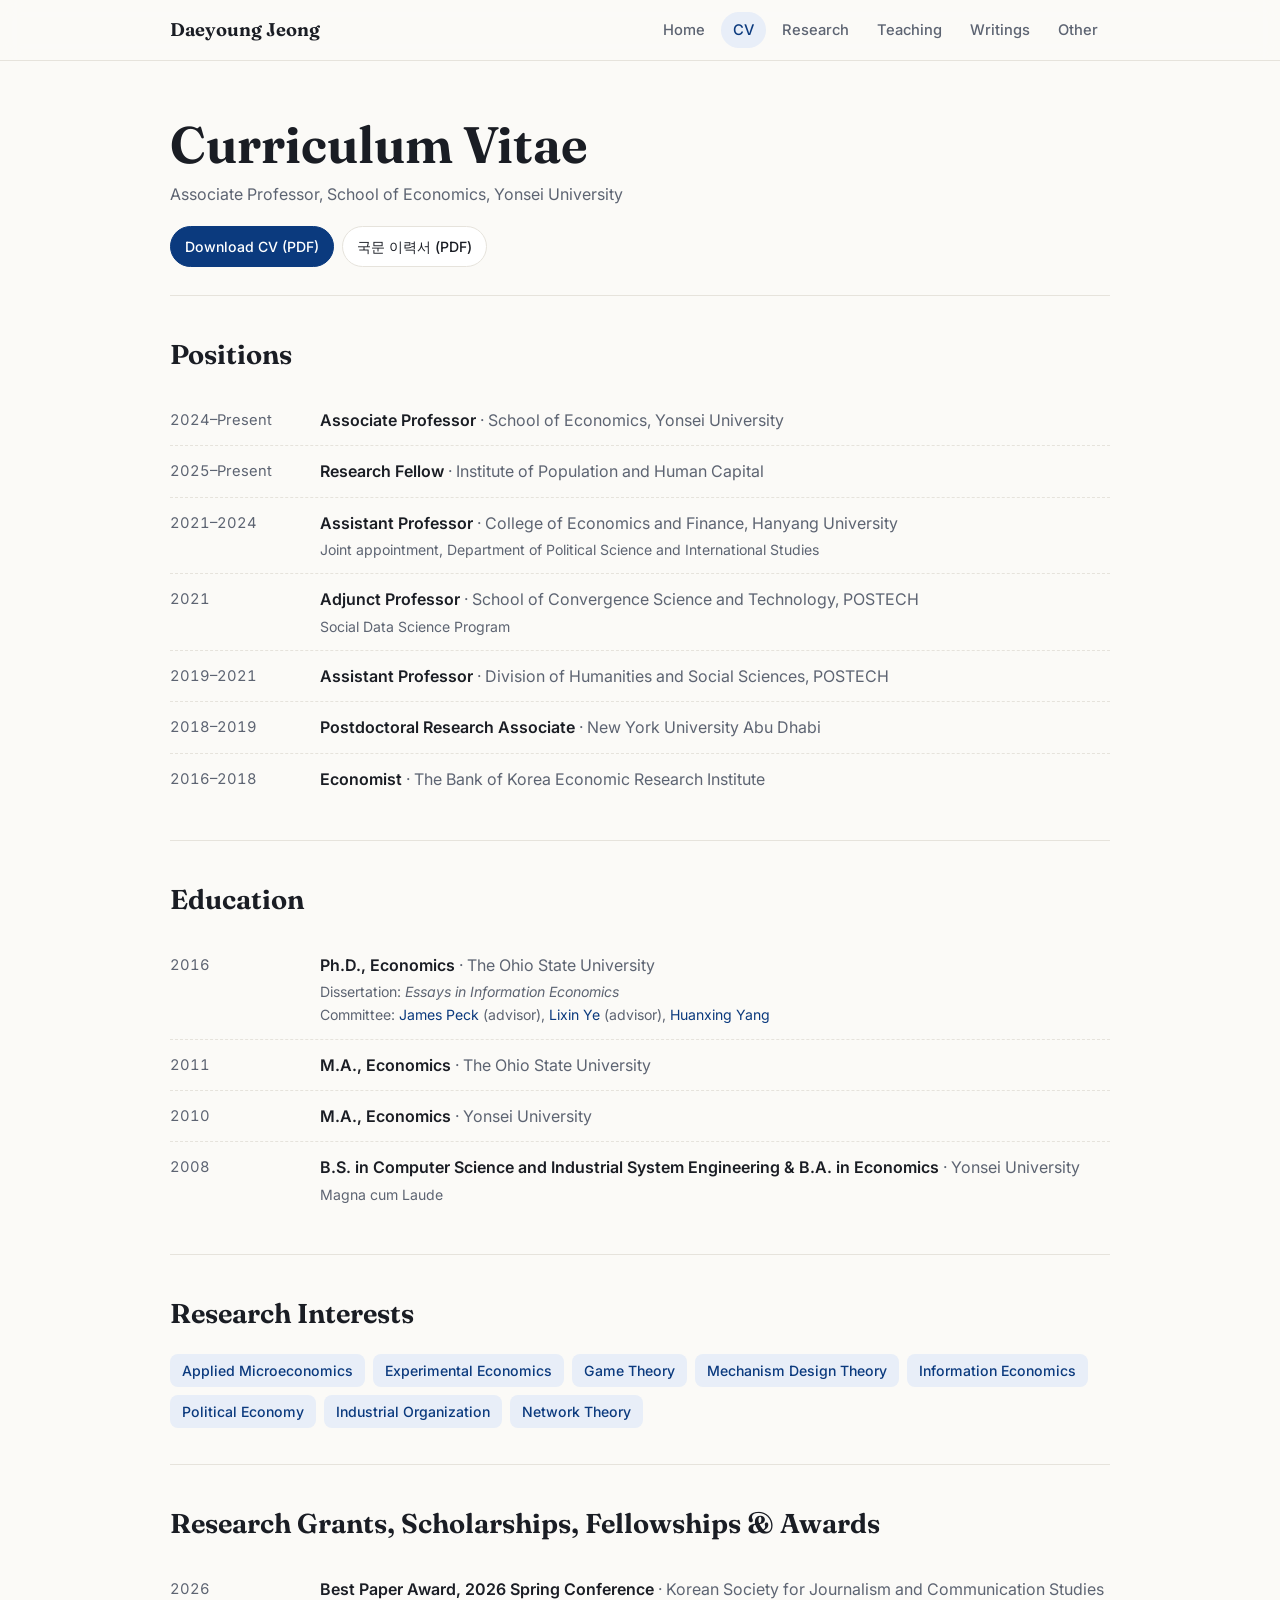
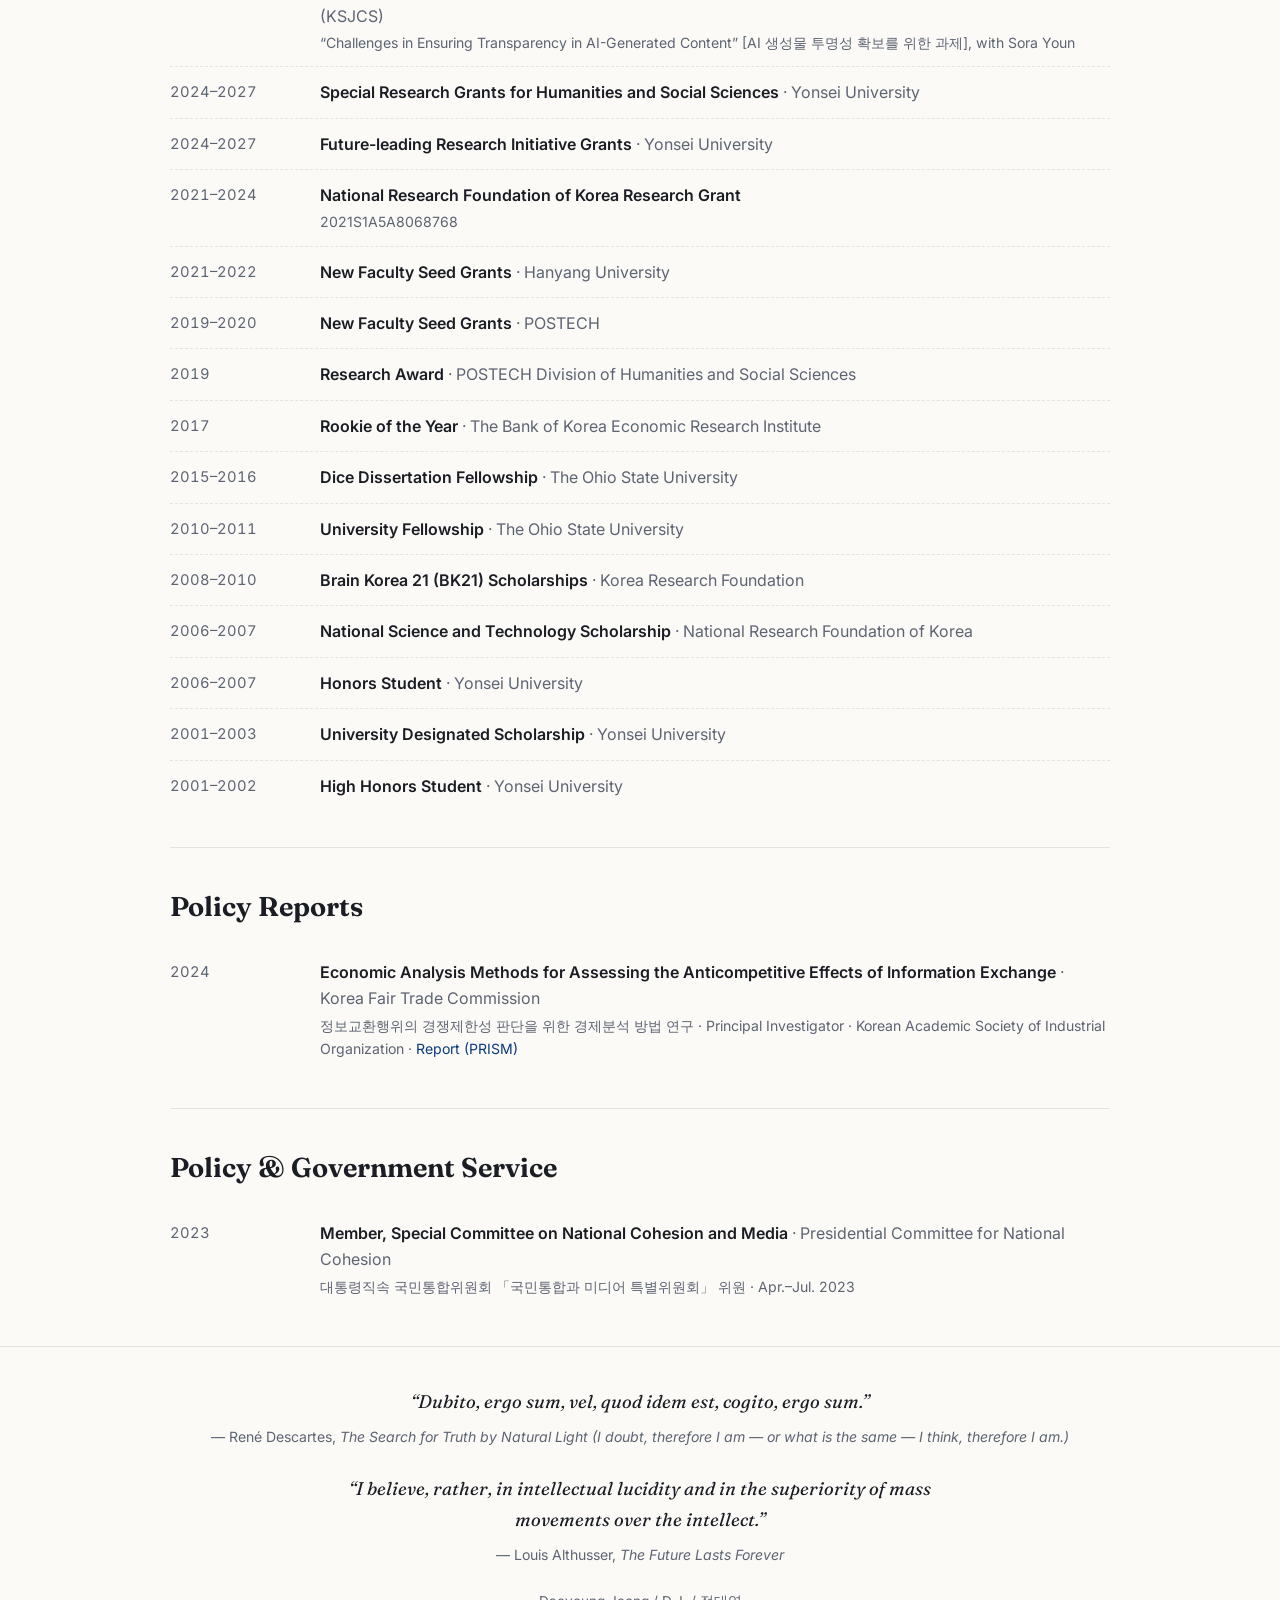
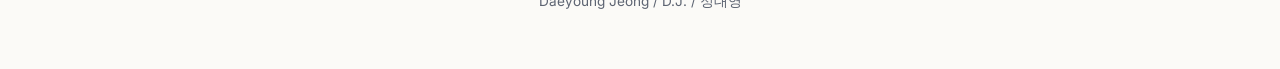
==== commit e91f45a4: "Footer: use Descartes' own wording (Search for Truth) Co-Authored-By: Claude Opus 5.5 <noreply@anthr" ====
--- a/cv.html
+++ b/cv.html
@@ -125,8 +125,8 @@
 
 <footer>
   <div class="wrap">
-    <blockquote lang="la">“Dubito, ergo cogito, ergo sum.”</blockquote>
-    <div class="src">— René Descartes <span class="tr">(I doubt, therefore I think, therefore I am.)</span></div>
+    <blockquote lang="la">“Dubito, ergo sum, vel, quod idem est, cogito, ergo sum.”</blockquote>
+    <div class="src">— René Descartes, <em>The Search for Truth by Natural Light</em> <span class="tr">(I doubt, therefore I am — or what is the same — I think, therefore I am.)</span></div>
     <blockquote class="q2">“I believe, rather, in intellectual lucidity and in the superiority of mass movements over the intellect.”</blockquote>
     <div class="src">— Louis Althusser, <em>The Future Lasts Forever</em></div>
     <div class="sig">Daeyoung Jeong / D.J. / 정대영</div>
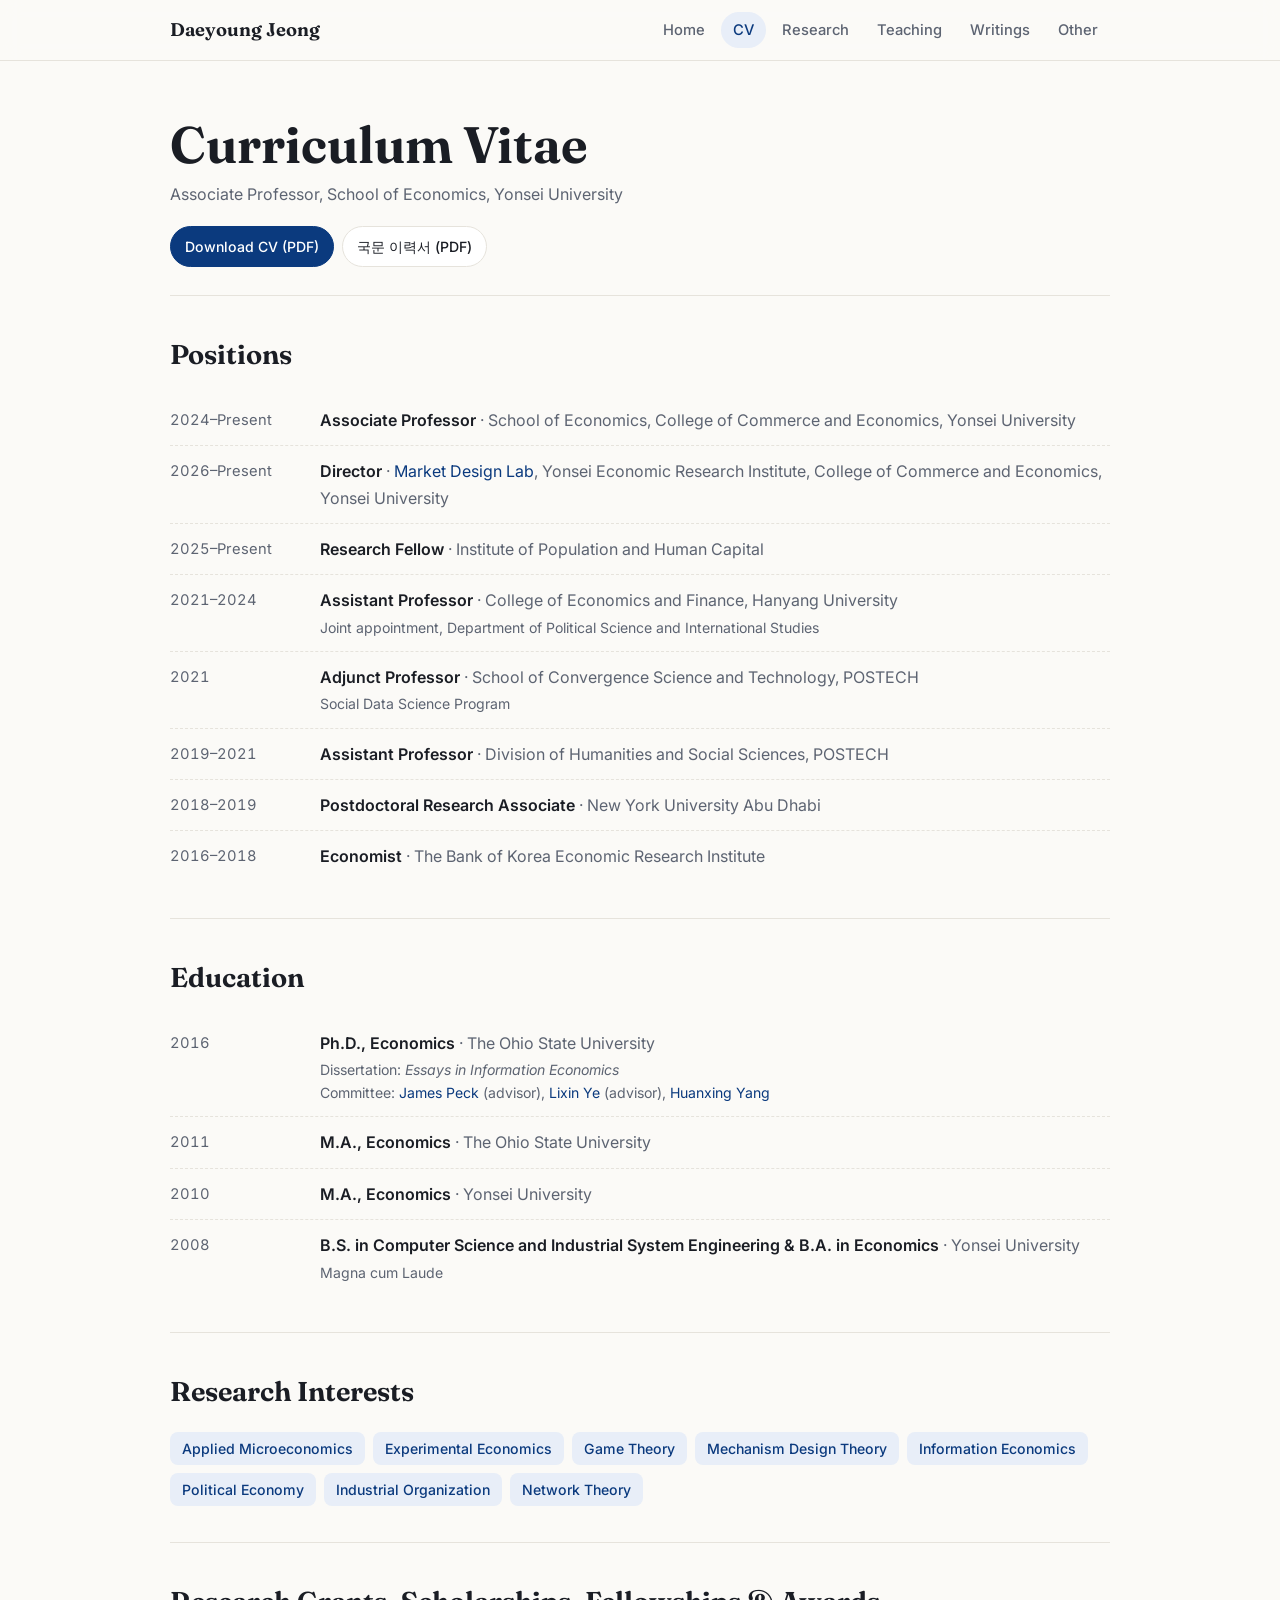
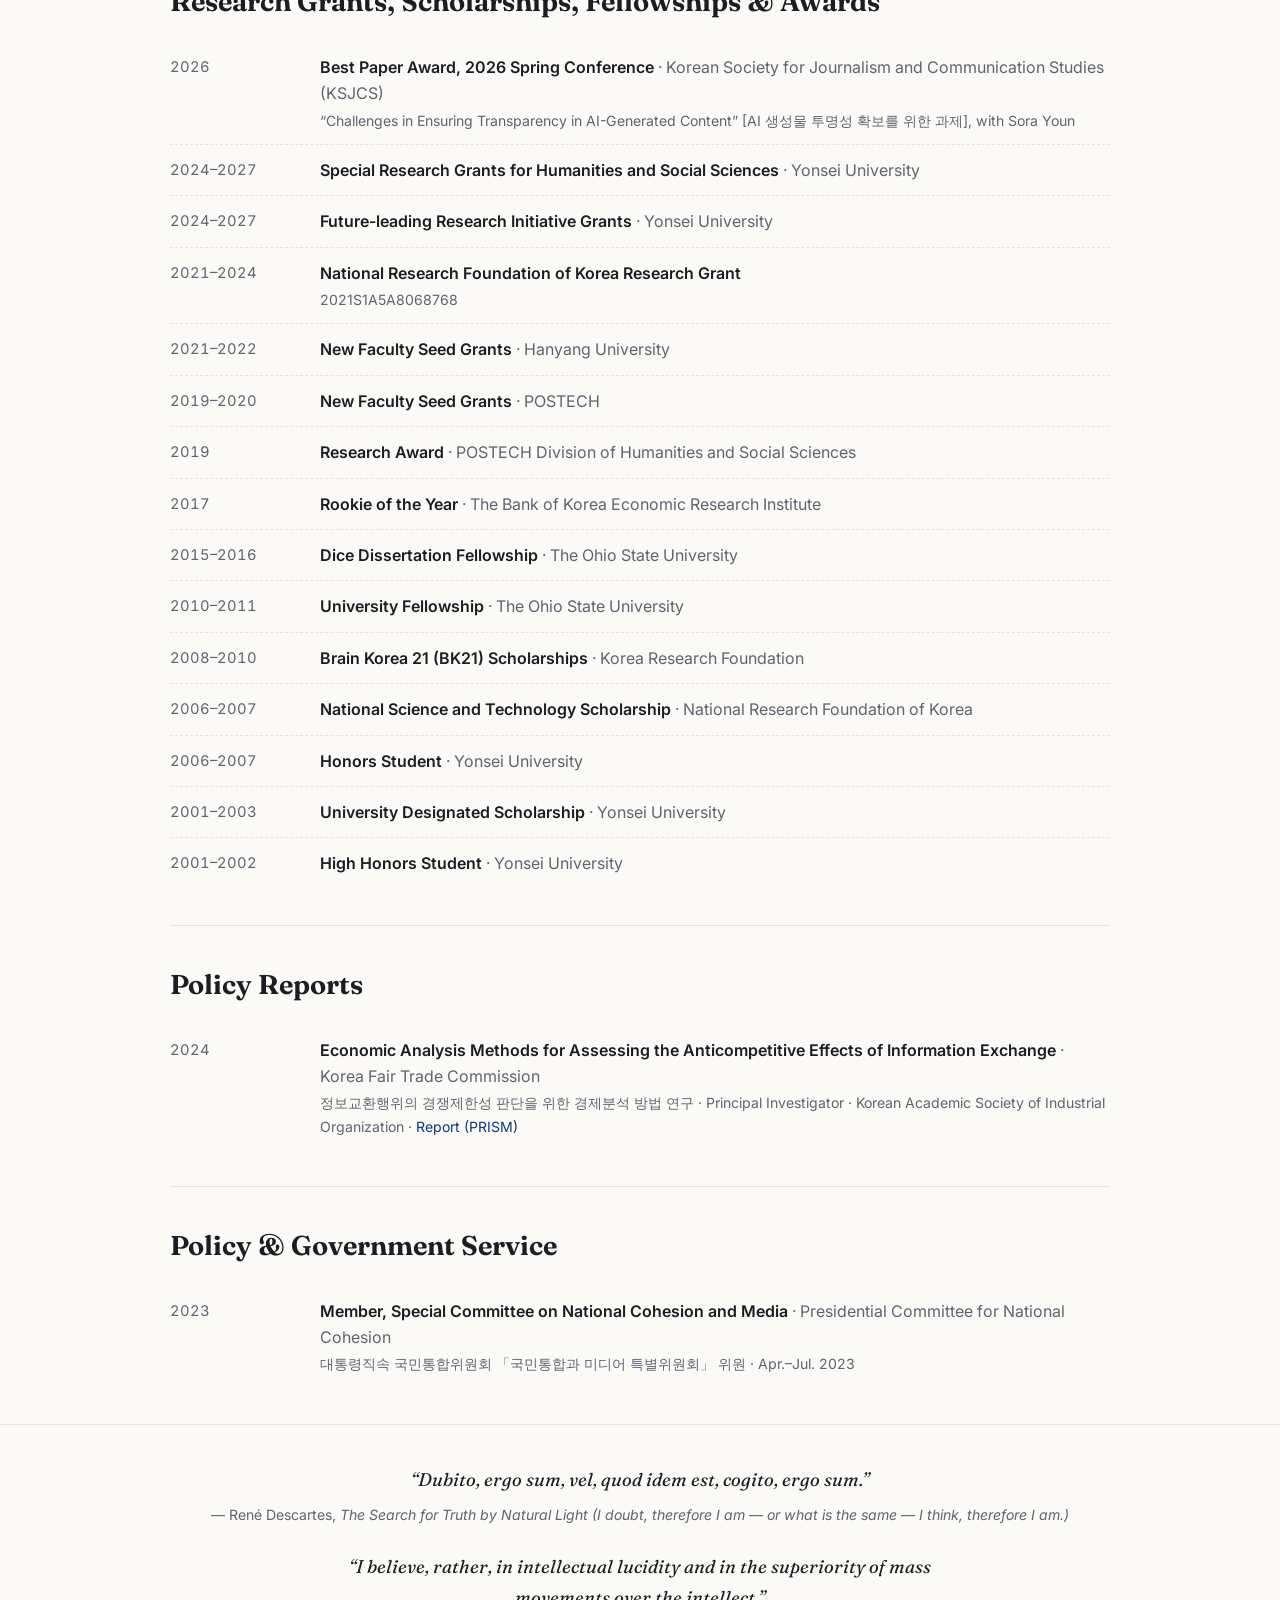
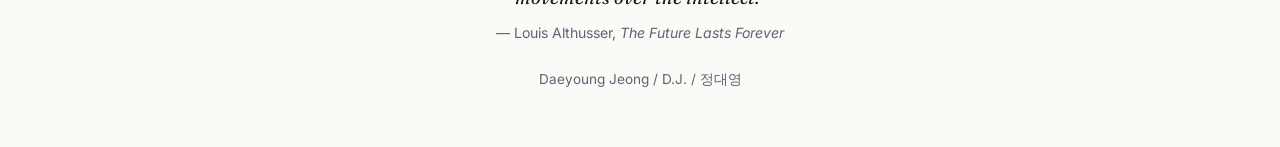
==== commit 1ac52f69: "CV: add Director, Market Design Lab (2026); note College of Commerce and Economics Co-Authored-By: C" ====
--- a/cv.html
+++ b/cv.html
@@ -52,7 +52,8 @@
   <section>
     <h2>Positions</h2>
     <ul class="timeline">
-      <li><span class="yr">2024–Present</span><span><span class="what">Associate Professor</span> <span class="where">· School of Economics, Yonsei University</span></span></li>
+      <li><span class="yr">2024–Present</span><span><span class="what">Associate Professor</span> <span class="where">· School of Economics, College of Commerce and Economics, Yonsei University</span></span></li>
+      <li><span class="yr">2026–Present</span><span><span class="what">Director</span> <span class="where">· <a href="https://marketdesignyonsei.github.io/">Market Design Lab</a>, Yonsei Economic Research Institute, College of Commerce and Economics, Yonsei University</span></span></li>
       <li><span class="yr">2025–Present</span><span><span class="what">Research Fellow</span> <span class="where">· Institute of Population and Human Capital</span></span></li>
       <li><span class="yr">2021–2024</span><span><span class="what">Assistant Professor</span> <span class="where">· College of Economics and Finance, Hanyang University</span><small>Joint appointment, Department of Political Science and International Studies</small></span></li>
       <li><span class="yr">2021</span><span><span class="what">Adjunct Professor</span> <span class="where">· School of Convergence Science and Technology, POSTECH</span><small>Social Data Science Program</small></span></li>
